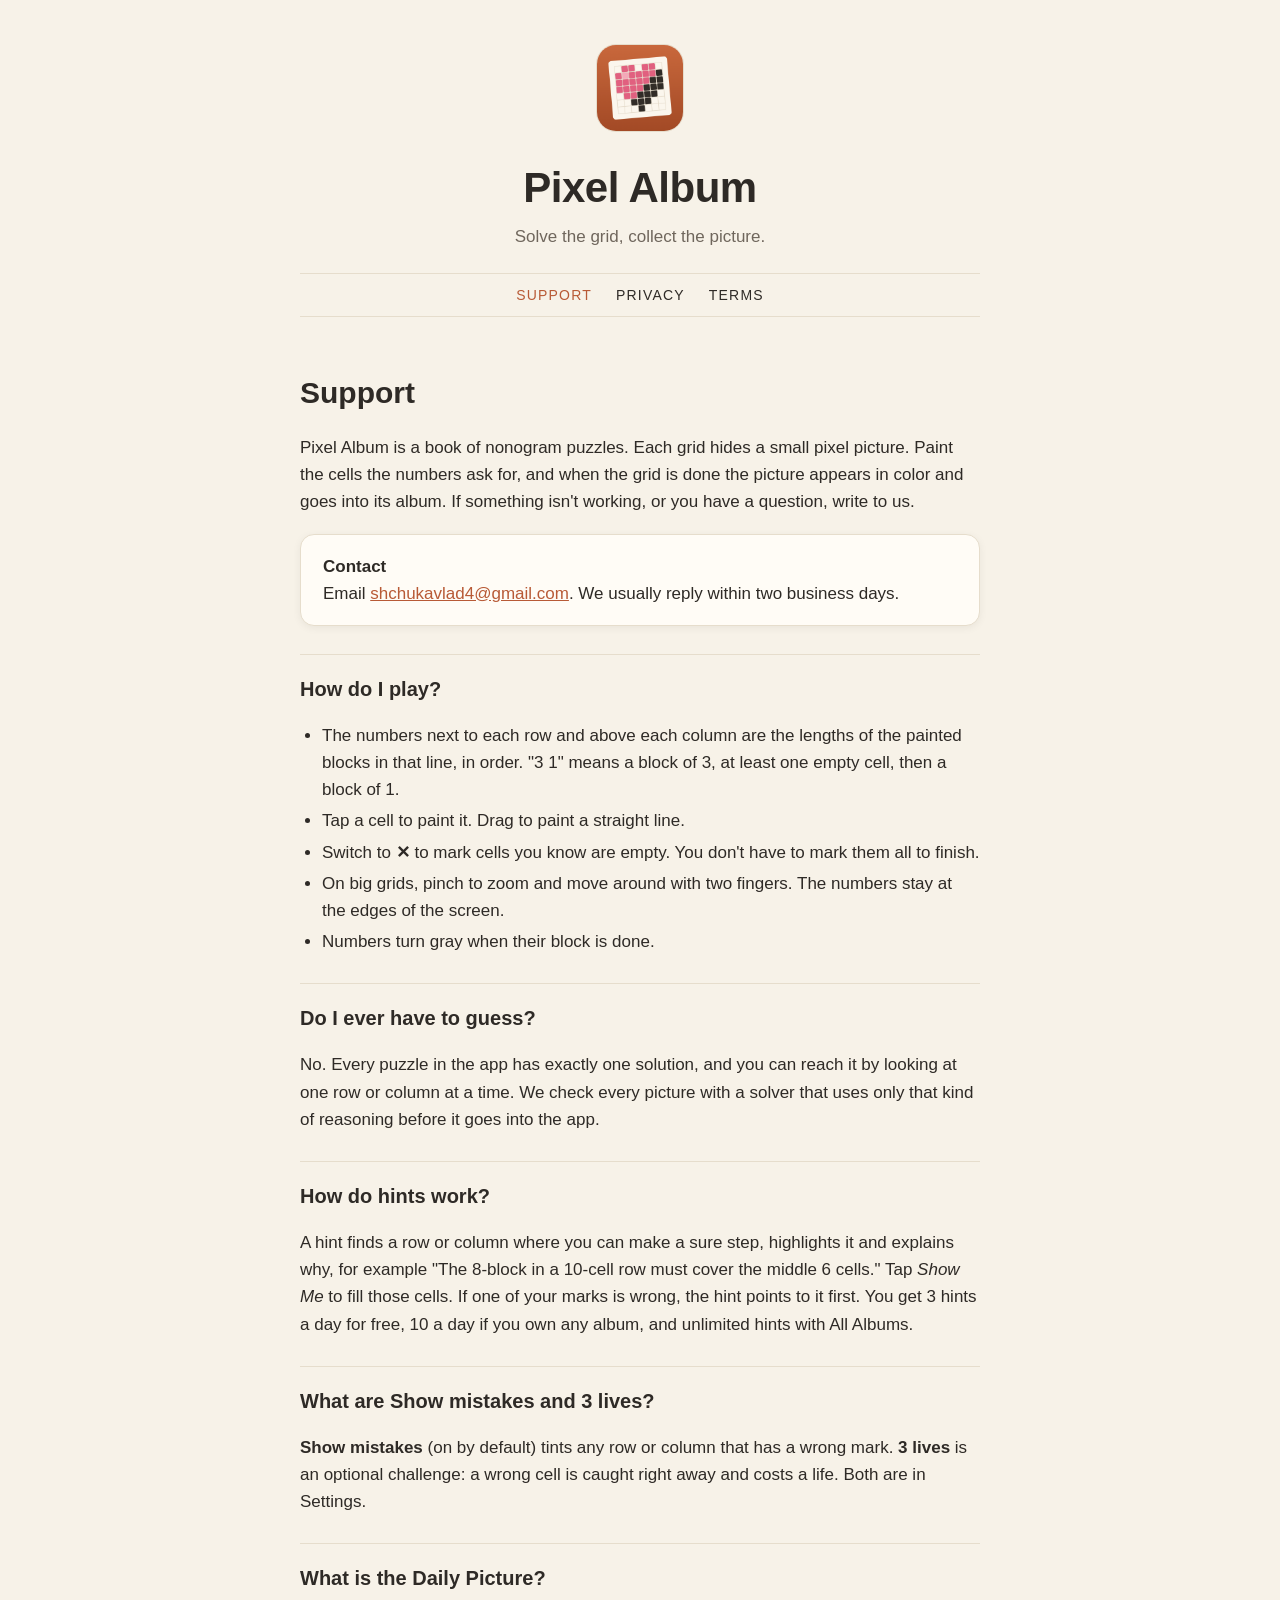
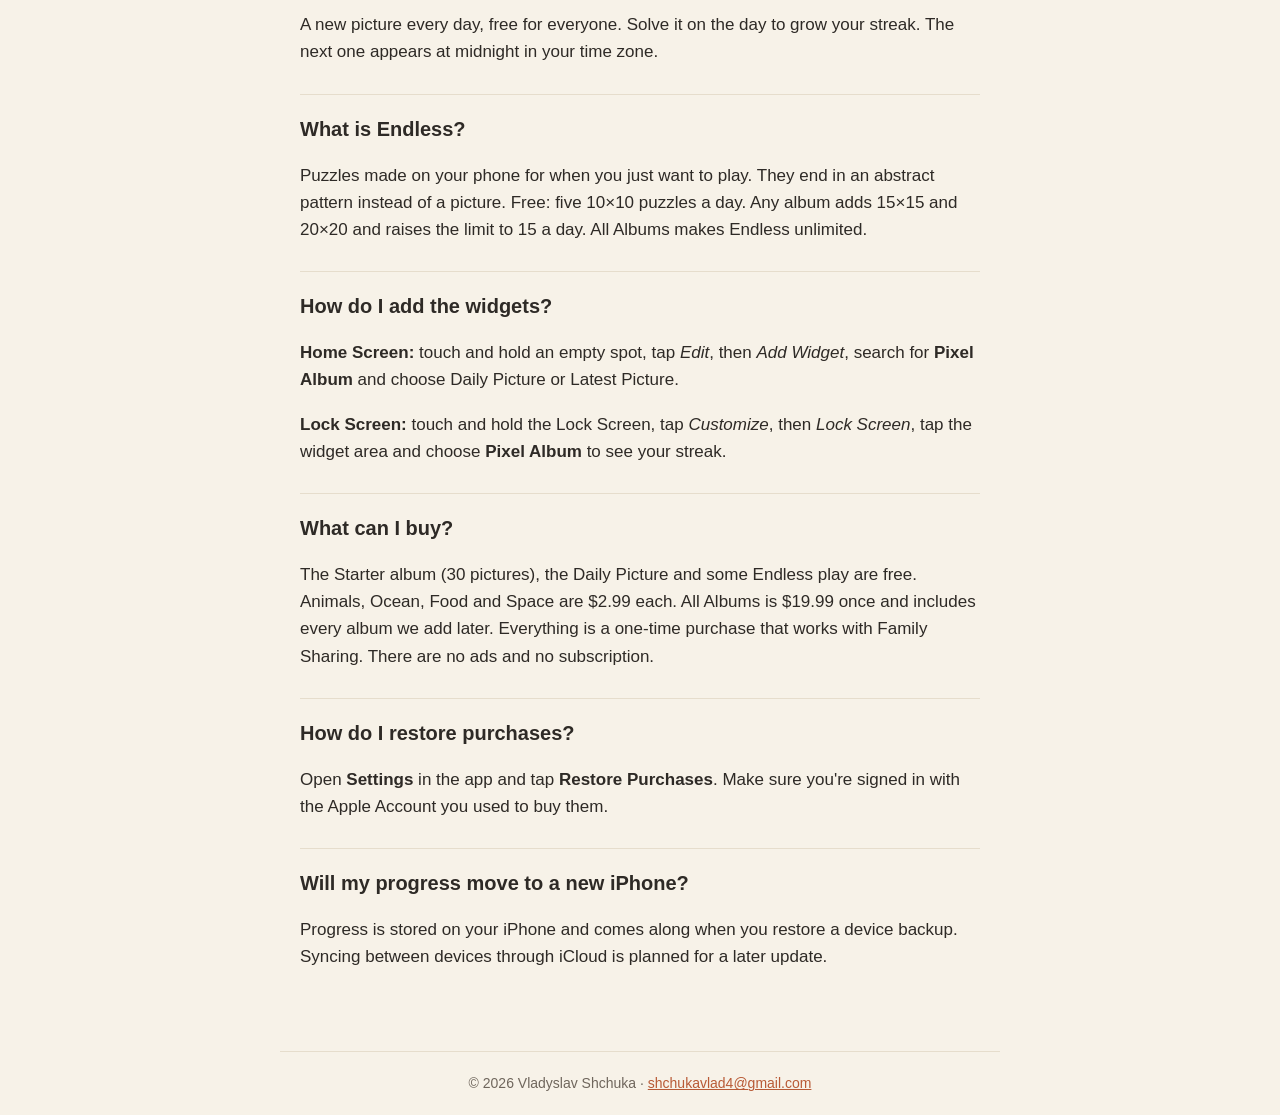
==== index.html @ 78917704 "Pixel Album support, privacy and terms pages" ====
<!doctype html>
<html lang="en"><head><meta charset="utf-8"><meta name="viewport" content="width=device-width, initial-scale=1">
<title>Pixel Album · Nonogram puzzles</title><meta name="description" content="Pixel Album: nonogram puzzles for iPhone. Every solved grid turns into a pixel picture for your albums."><link rel="stylesheet" href="style.css"><link rel="icon" href="icon.png"></head>
<body><header class="hero"><img src="icon.png" alt="Pixel Album app icon"><h1>Pixel Album</h1><p>Solve the grid, collect the picture.</p>
<nav><a href="support.html" aria-current="page">Support</a><a href="privacy.html">Privacy</a><a href="terms.html">Terms</a></nav></header>
<main>
<h2>Support</h2>
<p>Pixel Album is a book of nonogram puzzles. Each grid hides a small pixel picture. Paint the cells the numbers ask for, and when the grid is done the picture appears in color and goes into its album. If something isn't working, or you have a question, write to us.</p>
<div class="card"><strong>Contact</strong><br>Email <a href="mailto:shchukavlad4@gmail.com">shchukavlad4@gmail.com</a>. We usually reply within two business days.</div>

<h3>How do I play?</h3>
<ul>
<li>The numbers next to each row and above each column are the lengths of the painted blocks in that line, in order. "3 1" means a block of 3, at least one empty cell, then a block of 1.</li>
<li>Tap a cell to paint it. Drag to paint a straight line.</li>
<li>Switch to <strong>✕</strong> to mark cells you know are empty. You don't have to mark them all to finish.</li>
<li>On big grids, pinch to zoom and move around with two fingers. The numbers stay at the edges of the screen.</li>
<li>Numbers turn gray when their block is done.</li>
</ul>

<h3>Do I ever have to guess?</h3>
<p>No. Every puzzle in the app has exactly one solution, and you can reach it by looking at one row or column at a time. We check every picture with a solver that uses only that kind of reasoning before it goes into the app.</p>

<h3>How do hints work?</h3>
<p>A hint finds a row or column where you can make a sure step, highlights it and explains why, for example "The 8-block in a 10-cell row must cover the middle 6 cells." Tap <em>Show Me</em> to fill those cells. If one of your marks is wrong, the hint points to it first. You get 3 hints a day for free, 10 a day if you own any album, and unlimited hints with All Albums.</p>

<h3>What are Show mistakes and 3 lives?</h3>
<p><strong>Show mistakes</strong> (on by default) tints any row or column that has a wrong mark. <strong>3 lives</strong> is an optional challenge: a wrong cell is caught right away and costs a life. Both are in Settings.</p>

<h3>What is the Daily Picture?</h3>
<p>A new picture every day, free for everyone. Solve it on the day to grow your streak. The next one appears at midnight in your time zone.</p>

<h3>What is Endless?</h3>
<p>Puzzles made on your phone for when you just want to play. They end in an abstract pattern instead of a picture. Free: five 10×10 puzzles a day. Any album adds 15×15 and 20×20 and raises the limit to 15 a day. All Albums makes Endless unlimited.</p>

<h3>How do I add the widgets?</h3>
<p><strong>Home Screen:</strong> touch and hold an empty spot, tap <em>Edit</em>, then <em>Add Widget</em>, search for <strong>Pixel Album</strong> and choose Daily Picture or Latest Picture.</p>
<p><strong>Lock Screen:</strong> touch and hold the Lock Screen, tap <em>Customize</em>, then <em>Lock Screen</em>, tap the widget area and choose <strong>Pixel Album</strong> to see your streak.</p>

<h3>What can I buy?</h3>
<p>The Starter album (30 pictures), the Daily Picture and some Endless play are free. Animals, Ocean, Food and Space are $2.99 each. All Albums is $19.99 once and includes every album we add later. Everything is a one-time purchase that works with Family Sharing. There are no ads and no subscription.</p>

<h3>How do I restore purchases?</h3>
<p>Open <strong>Settings</strong> in the app and tap <strong>Restore Purchases</strong>. Make sure you're signed in with the Apple Account you used to buy them.</p>

<h3>Will my progress move to a new iPhone?</h3>
<p>Progress is stored on your iPhone and comes along when you restore a device backup. Syncing between devices through iCloud is planned for a later update.</p>
</main><footer>© 2026 Vladyslav Shchuka · <a href="mailto:shchukavlad4@gmail.com">shchukavlad4@gmail.com</a></footer></body></html>
---- style.css ----
:root {
  --paper: #F7F2E8; --surface: #FFFCF6; --ink: #2E2A26; --muted: #6F665C; --line: #E6DDCC; --accent: #B85A36;
  color-scheme: light dark;
}
@media (prefers-color-scheme: dark) {
  :root { --paper: #1E1B18; --surface: #2A2622; --ink: #EDE6DA; --muted: #A89F93; --line: #3A342E; --accent: #E58A62; }
}
* { box-sizing: border-box; }
body { margin: 0; background: var(--paper); color: var(--ink);
  font: 17px/1.6 -apple-system, BlinkMacSystemFont, "SF Pro Text", "Helvetica Neue", Arial, sans-serif; }
.hero { max-width: 720px; margin: 0 auto; padding: 44px 20px 0; text-align: center; }
.hero img { width: 88px; height: 88px; border-radius: 20px; border: 1px solid var(--line); }
.hero h1 { font-family: ui-rounded, "SF Pro Rounded", -apple-system, sans-serif; font-weight: 800; font-size: 42px; letter-spacing: -0.5px; margin: 14px 0 2px; }
.hero p { margin: 0; color: var(--muted); }
nav { margin-top: 22px; padding: 10px 0; font-size: 14px; letter-spacing: 1.2px; text-transform: uppercase;
  border-top: 1px solid var(--line); border-bottom: 1px solid var(--line); }
nav a { color: var(--ink); text-decoration: none; margin: 0 12px; }
nav a:hover, nav a[aria-current="page"] { color: var(--accent); }
main { max-width: 720px; margin: 0 auto; padding: 24px 20px 64px; }
h2 { font-family: ui-rounded, "SF Pro Rounded", -apple-system, sans-serif; font-weight: 800; font-size: 30px; margin: 28px 0 8px; }
h3 { font-family: ui-rounded, "SF Pro Rounded", -apple-system, sans-serif; font-weight: 700; font-size: 20px; margin: 28px 0 4px;
  padding-top: 18px; border-top: 1px solid var(--line); }
a { color: var(--accent); }
ol, ul { padding-left: 22px; }
li { margin: 4px 0; }
.card { background: var(--surface); border: 1px solid var(--line); border-radius: 14px; padding: 18px 22px; margin: 18px 0;
  box-shadow: 0 2px 8px rgba(0,0,0,.06); }
.muted { color: var(--muted); font-size: 15px; }
footer { max-width: 720px; margin: 0 auto; text-align: center; color: var(--muted); font-size: 14px; padding: 20px; border-top: 1px solid var(--line); }
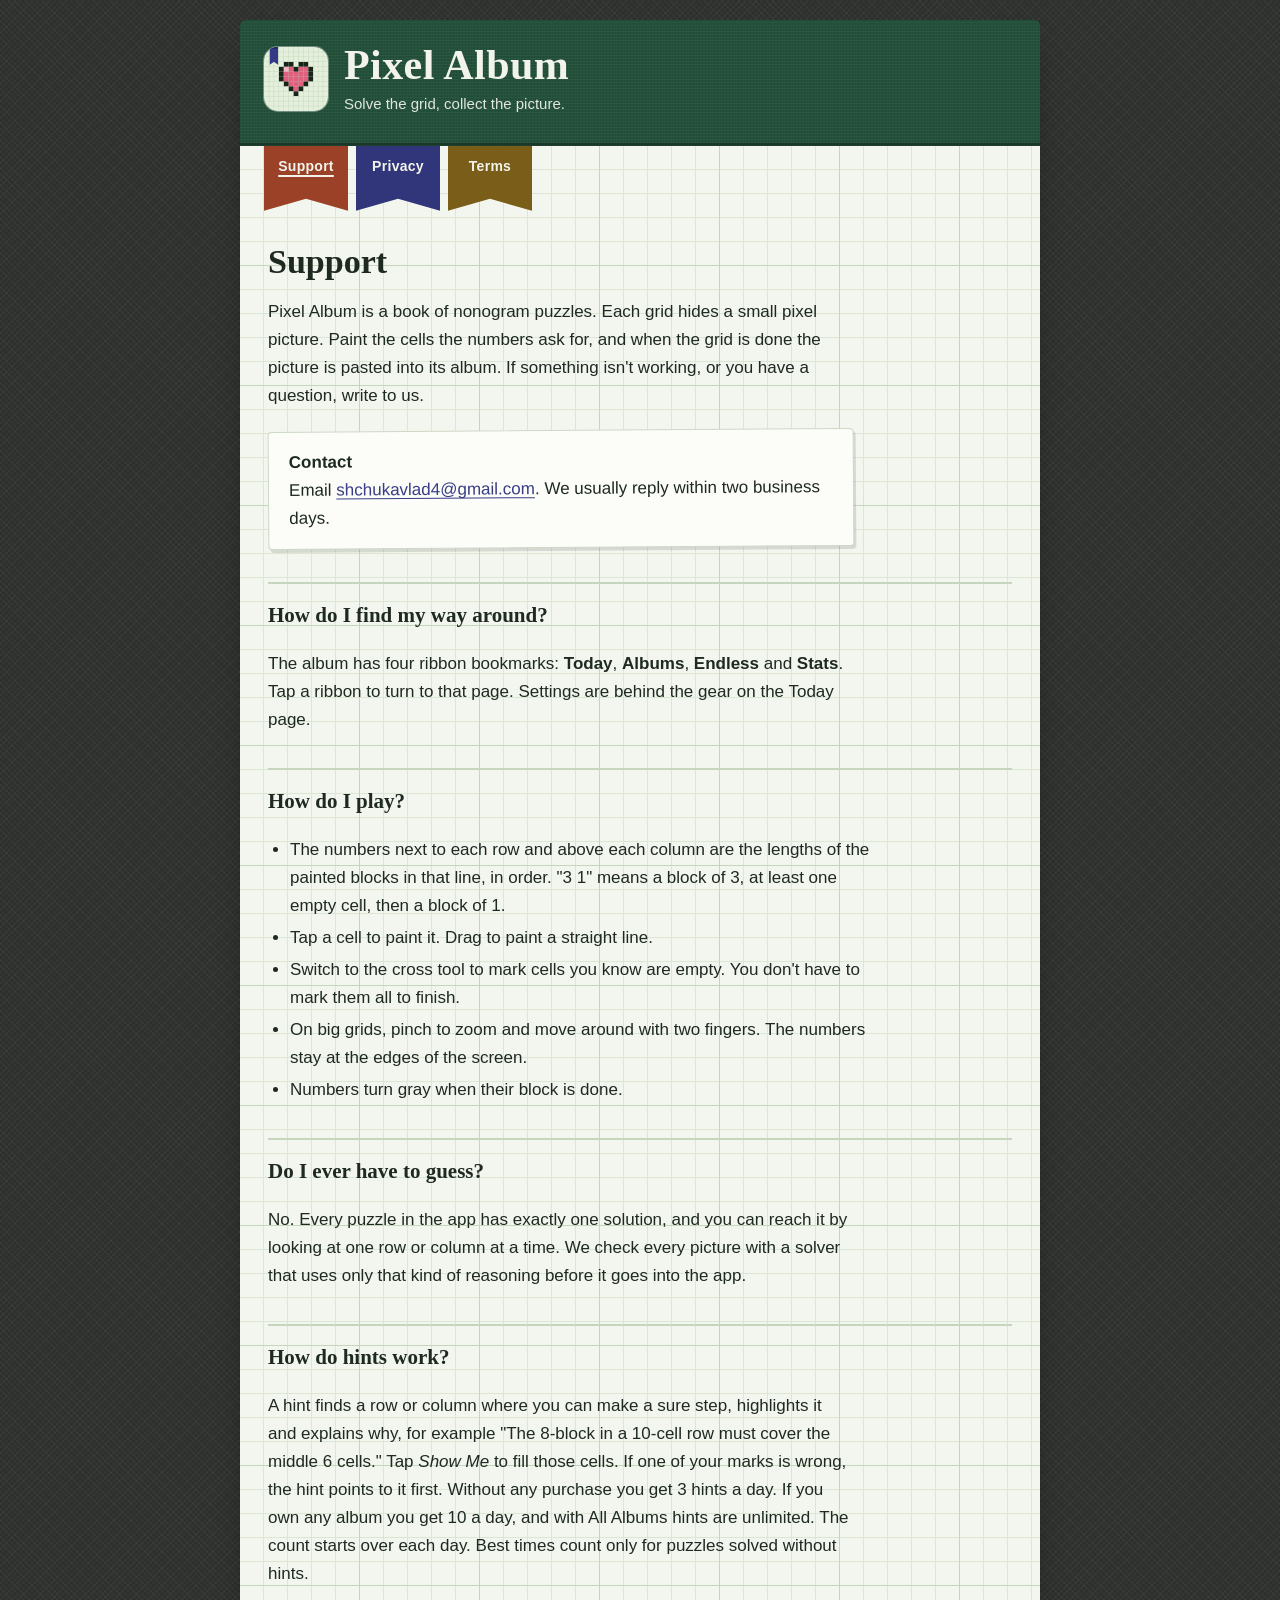
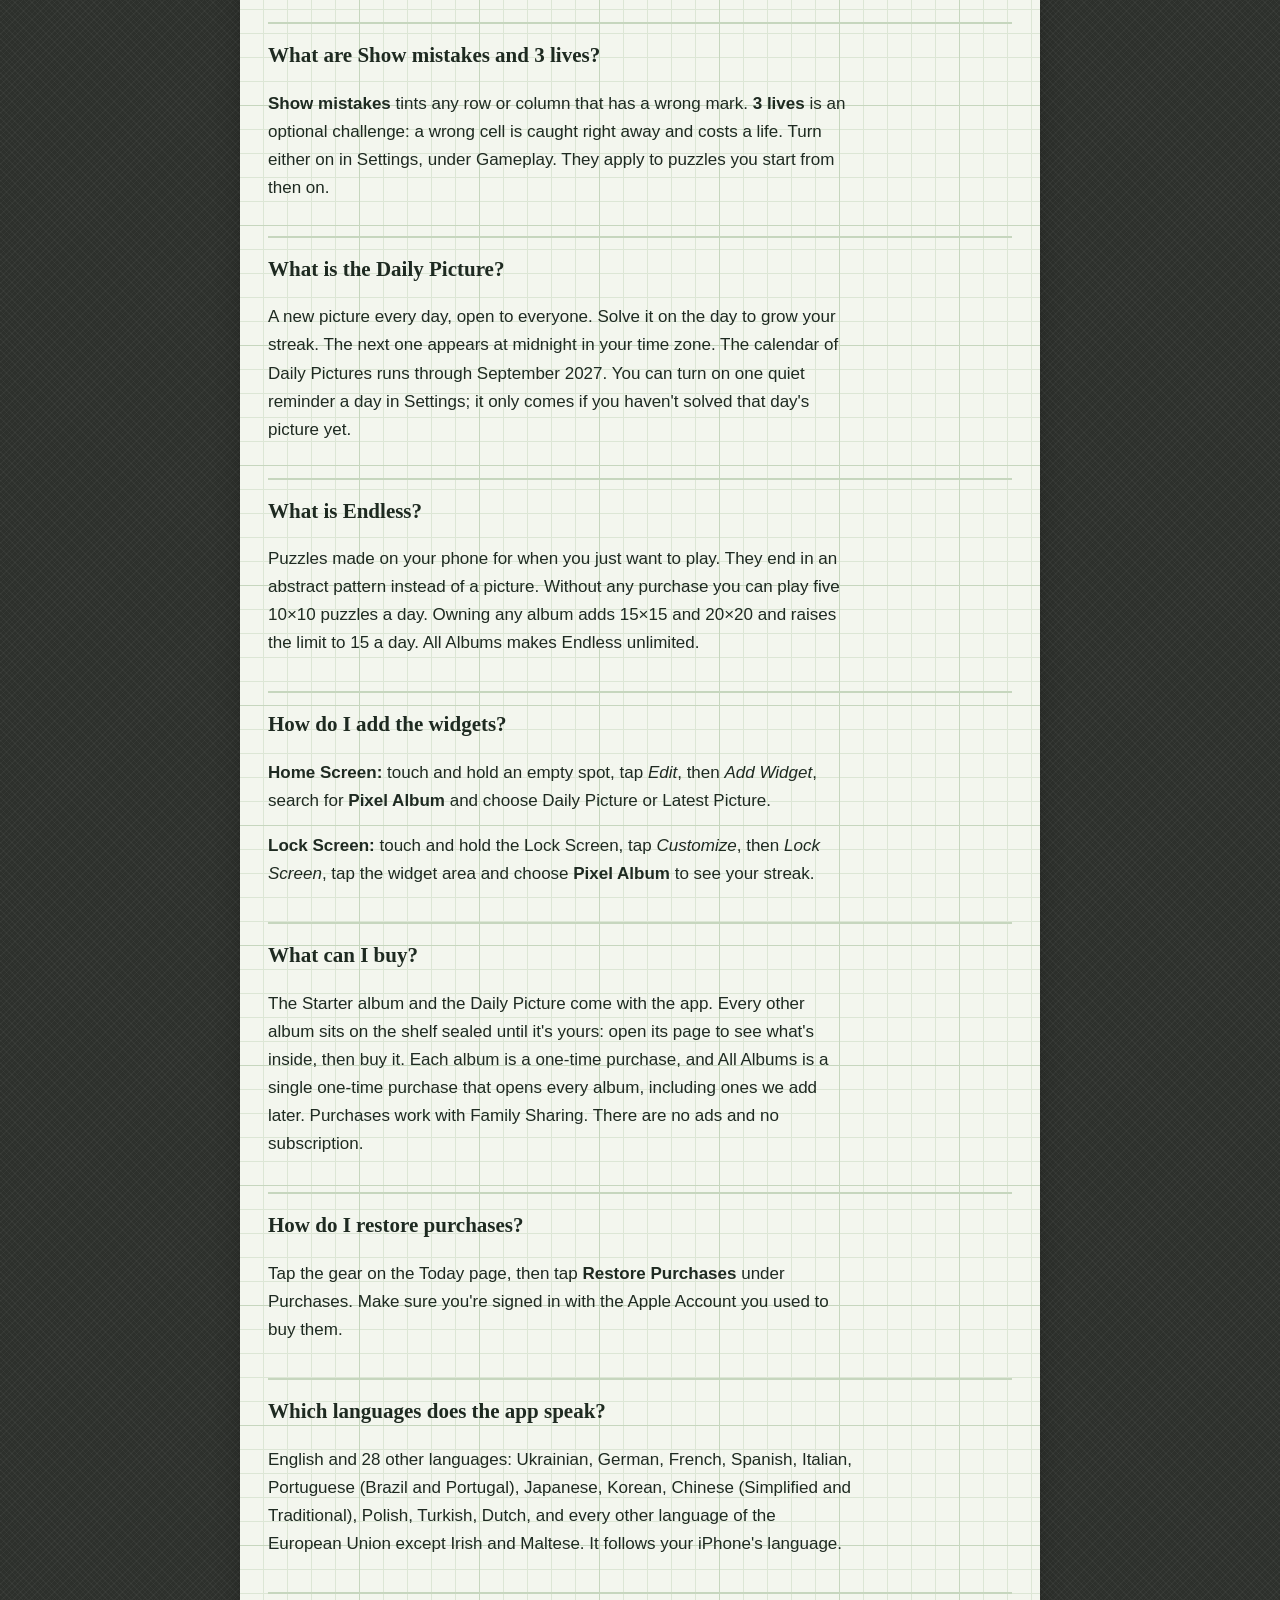
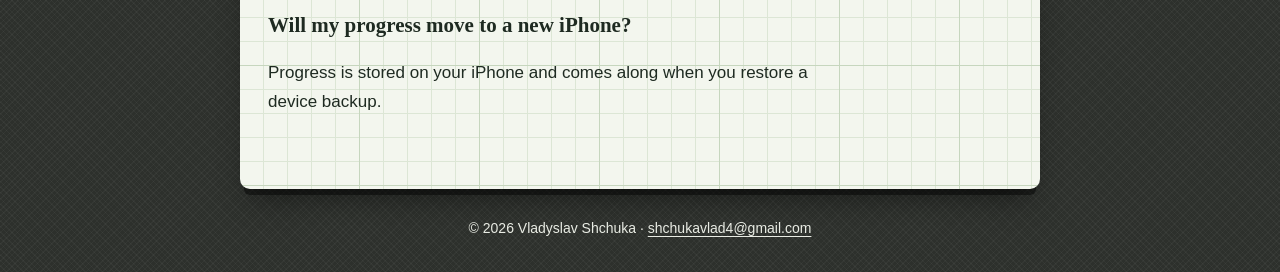
==== commit 22eacab5: "Pixel Album site: 1.2 pages" ====
--- a/index.html
+++ b/index.html
@@ -1,18 +1,21 @@
 <!doctype html>
 <html lang="en"><head><meta charset="utf-8"><meta name="viewport" content="width=device-width, initial-scale=1">
 <title>Pixel Album · Nonogram puzzles</title><meta name="description" content="Pixel Album: nonogram puzzles for iPhone. Every solved grid turns into a pixel picture for your albums."><link rel="stylesheet" href="style.css"><link rel="icon" href="icon.png"></head>
-<body><header class="hero"><img src="icon.png" alt="Pixel Album app icon"><h1>Pixel Album</h1><p>Solve the grid, collect the picture.</p>
-<nav><a href="support.html" aria-current="page">Support</a><a href="privacy.html">Privacy</a><a href="terms.html">Terms</a></nav></header>
-<main>
+<body><div class="book"><header class="cloth"><img src="icon.png" alt="Pixel Album app icon" width="64" height="64"><div><h1>Pixel Album</h1><p>Solve the grid, collect the picture.</p></div>
+<nav aria-label="Pages"><a class="r0" href="support.html" aria-current="page">Support</a><a class="r1" href="privacy.html">Privacy</a><a class="r2" href="terms.html">Terms</a></nav></header>
+<main class="sheet">
 <h2>Support</h2>
-<p>Pixel Album is a book of nonogram puzzles. Each grid hides a small pixel picture. Paint the cells the numbers ask for, and when the grid is done the picture appears in color and goes into its album. If something isn't working, or you have a question, write to us.</p>
-<div class="card"><strong>Contact</strong><br>Email <a href="mailto:shchukavlad4@gmail.com">shchukavlad4@gmail.com</a>. We usually reply within two business days.</div>
+<p>Pixel Album is a book of nonogram puzzles. Each grid hides a small pixel picture. Paint the cells the numbers ask for, and when the grid is done the picture is pasted into its album. If something isn't working, or you have a question, write to us.</p>
+<div class="slip"><strong>Contact</strong><br>Email <a href="mailto:shchukavlad4@gmail.com">shchukavlad4@gmail.com</a>. We usually reply within two business days.</div>
+
+<h3>How do I find my way around?</h3>
+<p>The album has four ribbon bookmarks: <strong>Today</strong>, <strong>Albums</strong>, <strong>Endless</strong> and <strong>Stats</strong>. Tap a ribbon to turn to that page. Settings are behind the gear on the Today page.</p>
 
 <h3>How do I play?</h3>
 <ul>
 <li>The numbers next to each row and above each column are the lengths of the painted blocks in that line, in order. "3 1" means a block of 3, at least one empty cell, then a block of 1.</li>
 <li>Tap a cell to paint it. Drag to paint a straight line.</li>
-<li>Switch to <strong>✕</strong> to mark cells you know are empty. You don't have to mark them all to finish.</li>
+<li>Switch to the cross tool to mark cells you know are empty. You don't have to mark them all to finish.</li>
 <li>On big grids, pinch to zoom and move around with two fingers. The numbers stay at the edges of the screen.</li>
 <li>Numbers turn gray when their block is done.</li>
 </ul>
@@ -21,27 +24,30 @@
 <p>No. Every puzzle in the app has exactly one solution, and you can reach it by looking at one row or column at a time. We check every picture with a solver that uses only that kind of reasoning before it goes into the app.</p>
 
 <h3>How do hints work?</h3>
-<p>A hint finds a row or column where you can make a sure step, highlights it and explains why, for example "The 8-block in a 10-cell row must cover the middle 6 cells." Tap <em>Show Me</em> to fill those cells. If one of your marks is wrong, the hint points to it first. You get 3 hints a day for free, 10 a day if you own any album, and unlimited hints with All Albums.</p>
+<p>A hint finds a row or column where you can make a sure step, highlights it and explains why, for example "The 8-block in a 10-cell row must cover the middle 6 cells." Tap <em>Show Me</em> to fill those cells. If one of your marks is wrong, the hint points to it first. Without any purchase you get 3 hints a day. If you own any album you get 10 a day, and with All Albums hints are unlimited. The count starts over each day. Best times count only for puzzles solved without hints.</p>
 
 <h3>What are Show mistakes and 3 lives?</h3>
-<p><strong>Show mistakes</strong> (on by default) tints any row or column that has a wrong mark. <strong>3 lives</strong> is an optional challenge: a wrong cell is caught right away and costs a life. Both are in Settings.</p>
+<p><strong>Show mistakes</strong> tints any row or column that has a wrong mark. <strong>3 lives</strong> is an optional challenge: a wrong cell is caught right away and costs a life. Turn either on in Settings, under Gameplay. They apply to puzzles you start from then on.</p>
 
 <h3>What is the Daily Picture?</h3>
-<p>A new picture every day, free for everyone. Solve it on the day to grow your streak. The next one appears at midnight in your time zone.</p>
+<p>A new picture every day, open to everyone. Solve it on the day to grow your streak. The next one appears at midnight in your time zone. The calendar of Daily Pictures runs through September 2027. You can turn on one quiet reminder a day in Settings; it only comes if you haven't solved that day's picture yet.</p>
 
 <h3>What is Endless?</h3>
-<p>Puzzles made on your phone for when you just want to play. They end in an abstract pattern instead of a picture. Free: five 10×10 puzzles a day. Any album adds 15×15 and 20×20 and raises the limit to 15 a day. All Albums makes Endless unlimited.</p>
+<p>Puzzles made on your phone for when you just want to play. They end in an abstract pattern instead of a picture. Without any purchase you can play five 10×10 puzzles a day. Owning any album adds 15×15 and 20×20 and raises the limit to 15 a day. All Albums makes Endless unlimited.</p>
 
 <h3>How do I add the widgets?</h3>
 <p><strong>Home Screen:</strong> touch and hold an empty spot, tap <em>Edit</em>, then <em>Add Widget</em>, search for <strong>Pixel Album</strong> and choose Daily Picture or Latest Picture.</p>
 <p><strong>Lock Screen:</strong> touch and hold the Lock Screen, tap <em>Customize</em>, then <em>Lock Screen</em>, tap the widget area and choose <strong>Pixel Album</strong> to see your streak.</p>
 
 <h3>What can I buy?</h3>
-<p>The Starter album (30 pictures), the Daily Picture and some Endless play are free. Animals, Ocean, Food and Space are $2.99 each. All Albums is $19.99 once and includes every album we add later. Everything is a one-time purchase that works with Family Sharing. There are no ads and no subscription.</p>
+<p>The Starter album and the Daily Picture come with the app. Every other album sits on the shelf sealed until it's yours: open its page to see what's inside, then buy it. Each album is a one-time purchase, and All Albums is a single one-time purchase that opens every album, including ones we add later. Purchases work with Family Sharing. There are no ads and no subscription.</p>
 
 <h3>How do I restore purchases?</h3>
-<p>Open <strong>Settings</strong> in the app and tap <strong>Restore Purchases</strong>. Make sure you're signed in with the Apple Account you used to buy them.</p>
+<p>Tap the gear on the Today page, then tap <strong>Restore Purchases</strong> under Purchases. Make sure you're signed in with the Apple Account you used to buy them.</p>
+
+<h3>Which languages does the app speak?</h3>
+<p>English and 28 other languages: Ukrainian, German, French, Spanish, Italian, Portuguese (Brazil and Portugal), Japanese, Korean, Chinese (Simplified and Traditional), Polish, Turkish, Dutch, and every other language of the European Union except Irish and Maltese. It follows your iPhone's language.</p>
 
 <h3>Will my progress move to a new iPhone?</h3>
-<p>Progress is stored on your iPhone and comes along when you restore a device backup. Syncing between devices through iCloud is planned for a later update.</p>
-</main><footer>© 2026 Vladyslav Shchuka · <a href="mailto:shchukavlad4@gmail.com">shchukavlad4@gmail.com</a></footer></body></html>
+<p>Progress is stored on your iPhone and comes along when you restore a device backup.</p>
+</main></div><footer>© 2026 Vladyslav Shchuka · <a href="mailto:shchukavlad4@gmail.com">shchukavlad4@gmail.com</a></footer></body></html>
--- a/style.css
+++ b/style.css
@@ -1,29 +1,71 @@
+/* Pixel Album 1.2 "Album book": a sheet of graph paper on a dark linen desk, a strip of bottle-green bookcloth
+   across the top, ribbon bookmarks as navigation. Colors mirror Shared/Inkwell/Inks.swift. */
 :root {
-  --paper: #F7F2E8; --surface: #FFFCF6; --ink: #2E2A26; --muted: #6F665C; --line: #E6DDCC; --accent: #B85A36;
+  --desk: #2D302C; --desk-weave: rgba(255,255,255,.035); --on-desk: #E9ECE4;
+  --paper: #F3F6EE; --card: #FCFDF9; --card-border: #CDD8C7; --ruling: #DCE6D5; --ruling-major: #C6D6BE;
+  --ink: #1E2A21; --ink2: #55625A; --accent: #383D86; --cloth: #23503A; --on-cloth: #F2F4EC;
+  --rust: #9A4127; --indigo: #31367A; --ochre: #7A5D18; --shadow: rgba(0,0,0,.45); --slip-shadow: rgba(30,42,33,.14);
+  --serif: "Iowan Old Style", "Palatino Linotype", Palatino, Georgia, serif;
+  --sans: -apple-system, BlinkMacSystemFont, "SF Pro Text", "Helvetica Neue", Arial, sans-serif;
   color-scheme: light dark;
 }
 @media (prefers-color-scheme: dark) {
-  :root { --paper: #1E1B18; --surface: #2A2622; --ink: #EDE6DA; --muted: #A89F93; --line: #3A342E; --accent: #E58A62; }
+  :root {
+    --desk: #101210; --desk-weave: rgba(255,255,255,.025); --on-desk: #D5DAD2;
+    --paper: #1A1E1B; --card: #242A25; --card-border: #3A443C; --ruling: #262D28; --ruling-major: #303A32;
+    --ink: #E8EEE5; --ink2: #A3AFA6; --accent: #A8AEF2; --cloth: #2C5E45;
+    --rust: #A9503A; --indigo: #3A4089; --ochre: #7C6220; --shadow: rgba(0,0,0,.7); --slip-shadow: rgba(0,0,0,.45);
+  }
 }
 * { box-sizing: border-box; }
-body { margin: 0; background: var(--paper); color: var(--ink);
-  font: 17px/1.6 -apple-system, BlinkMacSystemFont, "SF Pro Text", "Helvetica Neue", Arial, sans-serif; }
-.hero { max-width: 720px; margin: 0 auto; padding: 44px 20px 0; text-align: center; }
-.hero img { width: 88px; height: 88px; border-radius: 20px; border: 1px solid var(--line); }
-.hero h1 { font-family: ui-rounded, "SF Pro Rounded", -apple-system, sans-serif; font-weight: 800; font-size: 42px; letter-spacing: -0.5px; margin: 14px 0 2px; }
-.hero p { margin: 0; color: var(--muted); }
-nav { margin-top: 22px; padding: 10px 0; font-size: 14px; letter-spacing: 1.2px; text-transform: uppercase;
-  border-top: 1px solid var(--line); border-bottom: 1px solid var(--line); }
-nav a { color: var(--ink); text-decoration: none; margin: 0 12px; }
-nav a:hover, nav a[aria-current="page"] { color: var(--accent); }
-main { max-width: 720px; margin: 0 auto; padding: 24px 20px 64px; }
-h2 { font-family: ui-rounded, "SF Pro Rounded", -apple-system, sans-serif; font-weight: 800; font-size: 30px; margin: 28px 0 8px; }
-h3 { font-family: ui-rounded, "SF Pro Rounded", -apple-system, sans-serif; font-weight: 700; font-size: 20px; margin: 28px 0 4px;
-  padding-top: 18px; border-top: 1px solid var(--line); }
-a { color: var(--accent); }
-ol, ul { padding-left: 22px; }
+html { background: var(--desk); }
+body { margin: 0; color: var(--ink); font: 17px/1.65 var(--sans); padding: 20px 16px 0;
+  background-color: var(--desk);
+  background-image: repeating-linear-gradient(45deg, var(--desk-weave) 0 1px, transparent 1px 4px),
+                    repeating-linear-gradient(-45deg, var(--desk-weave) 0 1px, transparent 1px 4px); }
+.book { max-width: 800px; margin: 0 auto; box-shadow: 0 10px 0 -4px var(--shadow), 0 18px 28px -10px var(--shadow); border-radius: 6px 6px 10px 10px; }
+.cloth { position: relative; display: flex; align-items: center; gap: 16px; padding: 22px 24px 26px;
+  background-color: var(--cloth); color: var(--on-cloth); border-radius: 6px 6px 0 0;
+  background-image: repeating-linear-gradient(0deg, rgba(255,255,255,.045) 0 1px, transparent 1px 3px),
+                    repeating-linear-gradient(90deg, rgba(0,0,0,.06) 0 1px, transparent 1px 3px);
+  border-bottom: 3px solid rgba(0,0,0,.28); }
+.cloth img { width: 64px; height: 64px; border-radius: 14px; flex: none; box-shadow: 0 0 0 1px rgba(255,255,255,.35); }
+.cloth h1 { margin: 0; font: 700 clamp(30px, 8vw, 42px)/1.1 var(--serif); letter-spacing: .01em; }
+.cloth p { margin: 4px 0 0; font-size: 15px; opacity: .92; }
+nav { position: absolute; z-index: 2; left: 24px; top: 100%; display: flex; gap: 8px; margin-top: 3px; }
+nav a { display: block; width: 84px; padding: 12px 4px 26px; text-align: center; text-decoration: none;
+  font: 600 14px/1.2 var(--sans); letter-spacing: .02em; color: var(--on-cloth);
+  clip-path: polygon(0 0, 100% 0, 100% 100%, 50% calc(100% - 12px), 0 100%);
+  transition: padding-bottom .12s; }
+nav a.r0 { background: var(--rust); } nav a.r1 { background: var(--indigo); } nav a.r2 { background: var(--ochre); }
+nav a:hover, nav a:focus-visible, nav a[aria-current="page"] { padding-bottom: 36px; }
+nav a:focus-visible { outline: 3px solid var(--on-cloth); outline-offset: -5px; }
+nav a[aria-current="page"] { text-decoration: underline; text-underline-offset: 4px; text-decoration-thickness: 2px; }
+.sheet { position: relative; background-color: var(--paper); padding: 96px 28px 56px; border-radius: 0 0 10px 10px;
+  background-image:
+    linear-gradient(var(--ruling-major) 1px, transparent 1px), linear-gradient(90deg, var(--ruling-major) 1px, transparent 1px),
+    linear-gradient(var(--ruling) 1px, transparent 1px), linear-gradient(90deg, var(--ruling) 1px, transparent 1px);
+  background-size: 120px 120px, 120px 120px, 24px 24px, 24px 24px; background-position: -1px -1px; }
+h2, h3 { font-family: var(--serif); color: var(--ink); }
+h2 { font-size: 34px; font-weight: 700; line-height: 1.15; margin: 0 0 10px; }
+h3 { font-size: 21px; font-weight: 700; margin: 34px 0 4px; padding-top: 14px; border-top: 2px solid var(--ruling-major); }
+p, li { max-width: 62ch; }
+a { color: var(--accent); text-underline-offset: 3px; }
+a:focus-visible { outline: 3px solid var(--accent); outline-offset: 2px; }
+ul { padding-left: 22px; }
 li { margin: 4px 0; }
-.card { background: var(--surface); border: 1px solid var(--line); border-radius: 14px; padding: 18px 22px; margin: 18px 0;
-  box-shadow: 0 2px 8px rgba(0,0,0,.06); }
-.muted { color: var(--muted); font-size: 15px; }
-footer { max-width: 720px; margin: 0 auto; text-align: center; color: var(--muted); font-size: 14px; padding: 20px; border-top: 1px solid var(--line); }
+.slip { background: var(--card); border: 1px solid var(--card-border); border-radius: 4px; padding: 16px 20px; margin: 20px 0;
+  box-shadow: 2px 3px 0 var(--slip-shadow); transform: rotate(-.4deg); max-width: 62ch; }
+.muted { color: var(--ink2); font-size: 15px; margin-top: 0; }
+footer { max-width: 800px; margin: 0 auto; text-align: center; color: var(--on-desk); font-size: 14px; padding: 28px 0 32px; }
+footer a { color: var(--on-desk); }
+@media (max-width: 520px) {
+  body { padding: 10px 8px 0; font-size: 16px; }
+  .cloth { padding: 16px 16px 20px; gap: 12px; }
+  .cloth img { width: 52px; height: 52px; border-radius: 12px; }
+  nav { left: 12px; gap: 6px; }
+  nav a { width: 76px; font-size: 13px; }
+  .sheet { padding: 88px 16px 40px; }
+  h2 { font-size: 28px; }
+}
+@media (prefers-reduced-motion: reduce) { nav a { transition: none; } }
